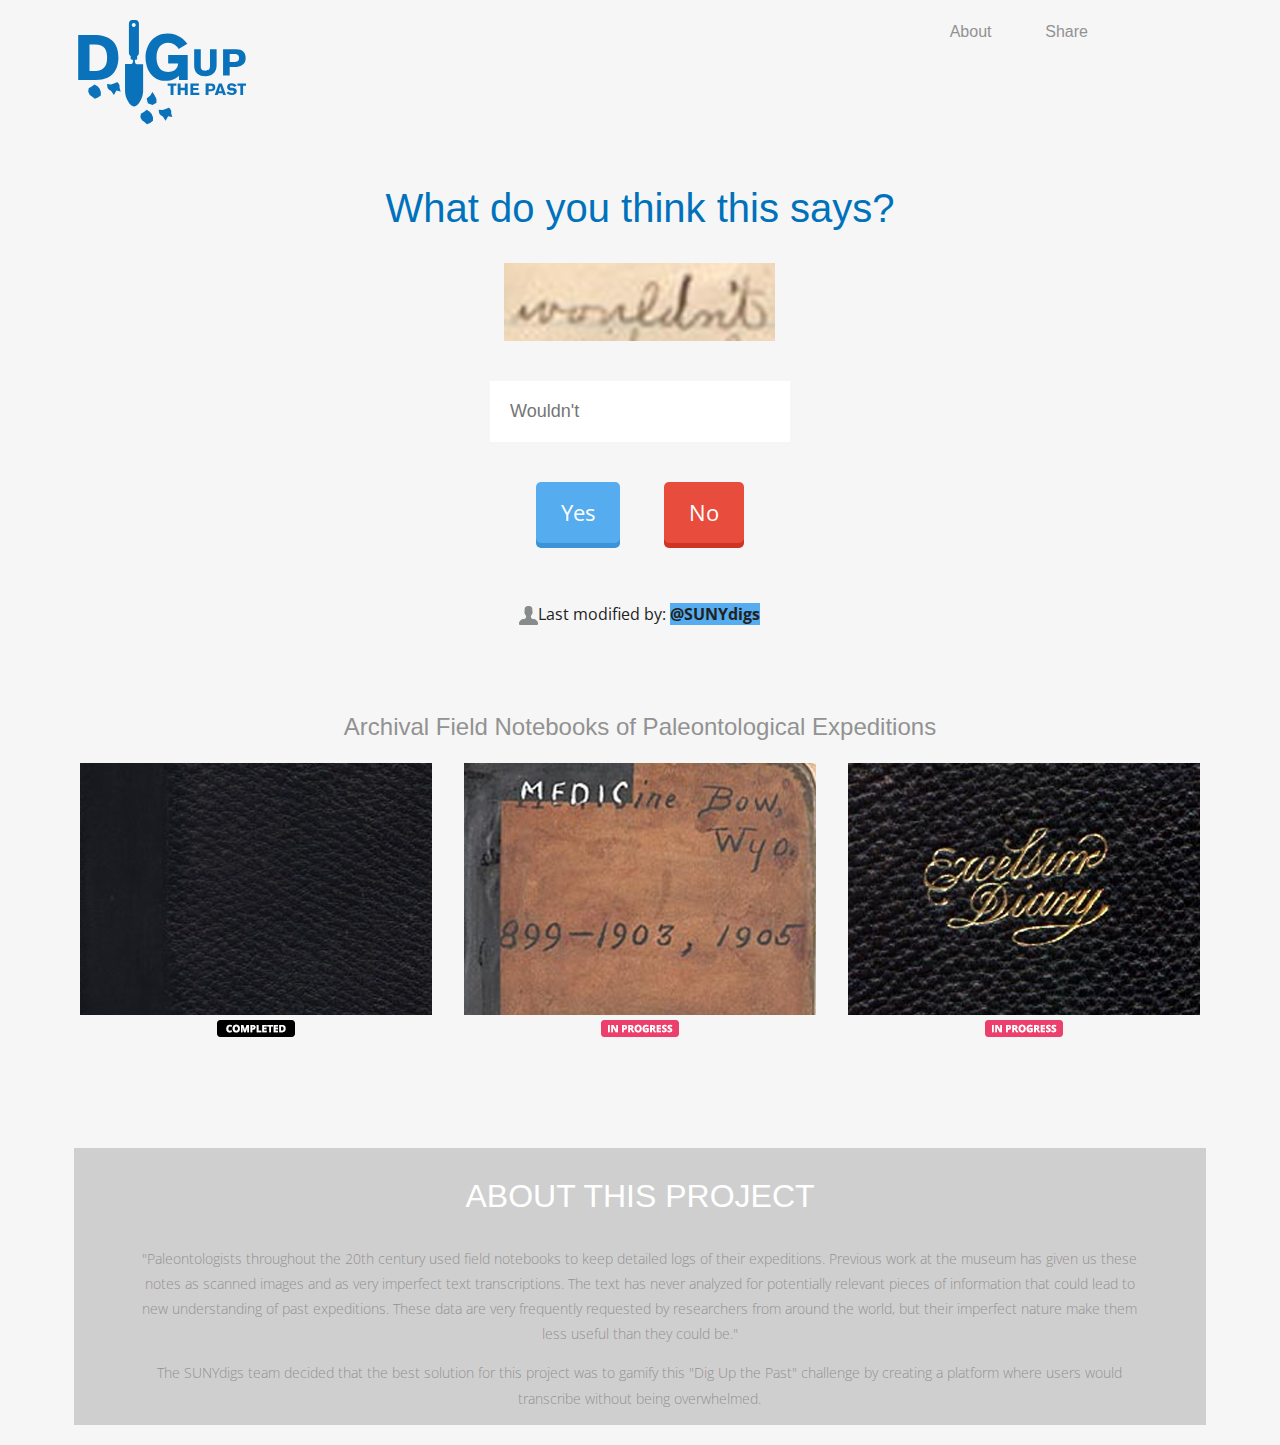
==== UX/index.html @ a0552909 "Version 3 updated" ====
<!doctype html>
<html class="">
<head>
<meta charset="UTF-8">
<meta name="viewport" content="width=device-width, initial-scale=1">
<meta name="description" content="#HackTheDinos">
<meta name="keywords" content="Dig up the past">
<meta name="author" content="SUNYDigs">
<title>Dig up the past | #HackTheDinos</title>
<link href="css/boilerplate.css" rel="stylesheet" type="text/css">
<link href="css/digResponsive.css" rel="stylesheet" type="text/css">
<link href="css/digStyle.css" rel="stylesheet" type="text/css">
<script src="js/respond.min.js"></script>
<script>var __adobewebfontsappname__="dreamweaver"</script>
<script src="http://use.edgefonts.net/montserrat:n4:default;alice:n4:default.js" type="text/javascript"></script>
<script>
$(function() {
  $('input').on('change', function() {
    var input = $(this);
    if (input.val().length) {
      input.addClass('populated');
    } else {
      input.removeClass('populated');
    }
  });
  
  setTimeout(function() {
    $('#fname').trigger('focus');
  }, 500);
});
</script>
</head>
<body class="scrollable">
<!--************************************************************************
Container starts here
****************************************************************************-->
<div class="gridContainer clearfix"> 
  <!--************************************************************************
    HERO Section starts here
    ****************************************************************************-->
  <header class="fluid hero heroHeader"> 
    <a href="#" title="Logo">
    <figure class="fluid logo textStyle">
<img src="images/digs_logo.svg">
</figure>
    </a>
    <nav class="fluid topNav"> 
      <ul class="fluid fluidList topNavUl">
        <li class="fluid topNavLI zeroMargin_desktop zeroMargin_tablet zeroMargin_mobile"><strong><a href="#about" class="linkStyle scrolllink"  title="Nav Link">About</a></strong></li>
        <li class="fluid topNavLI"><strong><a href="#" class="linkStyle" title="Nav Link">Share</a></strong></li>
       
      </ul>
    </nav>
    <h1 class="fluid mainHeading headingStyle">What do you think this says?</h1>
    <div class="fluid parsedImg"><img src="parsed/parsed.jpg" alt=""/>
  <div id="form"> <form>
  <label>
    <input id="fname" type="text" placeholder="Wouldn't">
  </label>
   <div id="buttons"><a href="#" class="btn blue">Yes</a>  <a href="#" class="btn red">No</a></div></form>
    <img src="images/user.png" alt=""/>Last modified by: <span class="babyblue"><strong>@SUNYdigs</strong></span><br/>
   </div>
    
   
    </div>

  </header>
  <!--HERO section ends here--> 
  
  <!--************************************************************************
    Primary Container starts here
    ****************************************************************************-->
  <article class="fluid textContainer"></article>
  <!--Primary content area ends here--> 
  
  <!--************************************************************************
   Past books here
    ****************************************************************************-->
  <article class="fluid gallery">
    <h2 class="fluid showAreaH2 headingStyle2">Archival Field Notebooks of Paleontological Expeditions</h2>
    <figure class="fluid tiles zeroMargin_desktop zeroMargin_tablet"> <img src="images/bK1.jpg" alt="placeholder"/><br/>
      <img src="images/completed_btn.png" alt=""/>
<figcaption class="textStyle"></figcaption>
    </figure>
    <figure class="fluid tiles"> <img src="images/bK2.jpg" alt="placeholder"/><br/>
      <img src="images/inProgress_btn.png" alt=""/>
<figcaption class="textStyle"></figcaption>
    </figure>
    <figure class="fluid tiles  zeroMargin_tablet hide_mobile"> <img src="images/bK3.jpg" alt="placeholder"/><br/>
      <img src="images/inProgress_btn.png" alt=""/>
<figcaption class="textStyle"></figcaption>
    </figure>
 
    
    
  </article>
  <!--Gallery ends here--> 
  
  
  <!--************************************************************************
    Footer starts here
    ****************************************************************************-->
  <article class="fluid textContainer" id="secondaryStyling">
    <section class="fluid secondarySection zeroMargin_desktop zeroMargin_tablet">
      <h2 class="fluid secondaryHeading headingStyle"><a name="about">ABOUT THIS PROJECT</a></h2>
      <p class="contentArea">"Paleontologists throughout the 20th century used field notebooks to keep detailed logs of their expeditions. Previous work at the museum has given us these notes as scanned images and as very imperfect text transcriptions. The text has never analyzed for potentially relevant pieces of information that could lead to new understanding of past expeditions. These data are very frequently requested by researchers from around the world, but their imperfect nature make them less useful than they could be."</p>
      <p class="contentArea">The SUNYdigs team decided that the best solution for this project was to gamify this "Dig Up the Past" challenge by creating a platform where users would transcribe without being overwhelmed.</p>
    </section>
    <section class="fluid secondarySection hide_mobile"> </section>
  </article>
 
  <!--Footer ends here--> 
</div>
<!--Container ends here-->
</body>
</html>
---- UX/css/boilerplate.css ----
/*
/*
 * HTML5 ✰ Boilerplate v3.0.2
 *
 * What follows is the result of much research on cross-browser styling.
 * Credit left inline and big thanks to Nicolas Gallagher, Jonathan Neal,
 * Kroc Camen, and the H5BP dev community and team.
 *
 * Detailed information about this CSS: h5bp.com/css
 * 
 * Dreamweaver modifications:
 * 1. Commented out selection highlight
 * 2. Removed media queries section (we add our own in a separate file)
 *
 * ==|== normalize ==========================================================
 */


/* =============================================================================
   HTML5 display definitions
   ========================================================================== */

article, aside, details, figcaption, figure, footer, header, hgroup, nav, section {
	display: block;
	text-align: center;
}
audio, canvas, video { display: inline-block; *display: inline; *zoom: 1; }
audio:not([controls]) { display: none; }
[hidden] { display: none; }

/* =============================================================================
   Base
   ========================================================================== */

/*
 * 1. Correct text resizing oddly in IE6/7 when body font-size is set using em units
 * 2. Prevent iOS text size adjust on device orientation change, without disabling user zoom: h5bp.com/g
 */

html { font-size: 100%; -webkit-text-size-adjust: 100%; -ms-text-size-adjust: 100%; }

html, button, input, select, textarea { font-family: serif; color: #222; }

body { margin: 0; font-size: 1em; line-height: 1.4; }

/* 
 * Remove text-shadow in selection highlight: h5bp.com/i
 * These selection declarations have to be separate
 * Also: hot pink! (or customize the background color to match your design)
 */


/* =============================================================================
   Links
   ========================================================================== */

a { color: #00e; }
a:visited { color: #551a8b; }
a:hover { color: #06e; }
a:focus { outline: thin dotted; }

/* Improve readability when focused and hovered in all browsers: h5bp.com/h */
a:hover, a:active { outline: 0; }


/* =============================================================================
   Typography
   ========================================================================== */

abbr[title] { border-bottom: 1px dotted; }

b, strong { font-weight: bold; }

blockquote { margin: 1em 40px; }

dfn { font-style: italic; }

hr { display: block; height: 1px; border: 0; border-top: 1px solid #ccc; margin: 1em 0; padding: 0; }

ins { background: #ff9; color: #000; text-decoration: none; }

mark { background: #ff0; color: #000; font-style: italic; font-weight: bold; }

/* Redeclare monospace font family: h5bp.com/j */
pre, code, kbd, samp { font-family: monospace, serif; _font-family: 'courier new', monospace; font-size: 1em; }

/* Improve readability of pre-formatted text in all browsers */
pre { white-space: pre; white-space: pre-wrap; word-wrap: break-word; }

q { quotes: none; }
q:before, q:after { content: ""; content: none; }

small { font-size: 85%; }

/* Position subscript and superscript content without affecting line-height: h5bp.com/k */
sub, sup { font-size: 75%; line-height: 0; position: relative; vertical-align: baseline; }
sup { top: -0.5em; }
sub { bottom: -0.25em; }


/* =============================================================================
   Lists
   ========================================================================== */

ul, ol { margin: 1em 0; padding: 0 0 0 40px; }
dd { margin: 0 0 0 40px; }
nav ul, nav ol { list-style: none; list-style-image: none; margin: 0; padding: 0; }


/* =============================================================================
   Embedded content
   ========================================================================== */

/*
 * 1. Improve image quality when scaled in IE7: h5bp.com/d
 * 2. Remove the gap between images and borders on image containers: h5bp.com/i/440
 */

img { border: 0; -ms-interpolation-mode: bicubic; vertical-align: middle; }

/*
 * Correct overflow not hidden in IE9
 */

svg:not(:root) { overflow: hidden; }


/* =============================================================================
   Figures
   ========================================================================== */

figure { margin: 0; }


/* =============================================================================
   Forms
   ========================================================================== */

form { margin: 0; }
fieldset { border: 0; margin: 0; padding: 0; }

/* Indicate that 'label' will shift focus to the associated form element */
label { cursor: pointer; }

/*
 * 1. Correct color not inheriting in IE6/7/8/9
 * 2. Correct alignment displayed oddly in IE6/7
 */

legend { border: 0; *margin-left: -7px; padding: 0; white-space: normal; }

/*
 * 1. Correct font-size not inheriting in all browsers
 * 2. Remove margins in FF3/4 S5 Chrome
 * 3. Define consistent vertical alignment display in all browsers
 */

button, input, select, textarea { font-size: 100%; margin: 0; vertical-align: baseline; *vertical-align: middle; }

/*
 * 1. Define line-height as normal to match FF3/4 (set using !important in the UA stylesheet)
 */

button, input { line-height: normal; }

/*
 * 1. Display hand cursor for clickable form elements
 * 2. Allow styling of clickable form elements in iOS
 * 3. Correct inner spacing displayed oddly in IE7 (doesn't effect IE6)
 */

button, input[type="button"], input[type="reset"], input[type="submit"] { cursor: pointer; -webkit-appearance: button; *overflow: visible; }

/*
 * Re-set default cursor for disabled elements
 */

button[disabled], input[disabled] { cursor: default; }

/*
 * Consistent box sizing and appearance
 */

input[type="checkbox"], input[type="radio"] { box-sizing: border-box; padding: 0; *width: 13px; *height: 13px; }
input[type="search"] { -webkit-appearance: textfield; -moz-box-sizing: content-box; -webkit-box-sizing: content-box; box-sizing: content-box; }
input[type="search"]::-webkit-search-decoration, input[type="search"]::-webkit-search-cancel-button { -webkit-appearance: none; }

/*
 * Remove inner padding and border in FF3/4: h5bp.com/l
 */

button::-moz-focus-inner, input::-moz-focus-inner { border: 0; padding: 0; }

/*
 * 1. Remove default vertical scrollbar in IE6/7/8/9
 * 2. Allow only vertical resizing
 */

textarea { overflow: auto; vertical-align: top; resize: vertical; }

/* Colors for form validity */
input:valid, textarea:valid {  }
input:invalid, textarea:invalid { background-color: #f0dddd; }


/* =============================================================================
   Tables
   ========================================================================== */
/* 
 * 'border-collapse: collapse;' needs to be overridden in designs having tables with rounded corners and drop shadows.
*/
table { border-collapse: collapse; border-spacing: 0; }
td { vertical-align: top; }

/* =============================================================================
   Chrome Frame Prompt
   ========================================================================== */

.chromeframe { margin: 0.2em 0; background: #ccc; color: black; padding: 0.2em 0; }


/* ==|== primary styles =====================================================
   Author:
   ========================================================================== */
















/* ==|== non-semantic helper classes ========================================
   Please define your styles before this section.
   ========================================================================== */

/* For image replacement */
.ir { display: block; border: 0; text-indent: -999em; overflow: hidden; background-color: transparent; background-repeat: no-repeat; text-align: left; direction: ltr; *line-height: 0; }
.ir br { display: none; }

/* Hide from both screenreaders and browsers: h5bp.com/u */
.hidden { display: none !important; visibility: hidden; }

/* Hide only visually, but have it available for screenreaders: h5bp.com/v */
.visuallyhidden { border: 0; clip: rect(0 0 0 0); height: 1px; margin: -1px; overflow: hidden; padding: 0; position: absolute; width: 1px; }

/* Extends the .visuallyhidden class to allow the element to be focusable when navigated to via the keyboard: h5bp.com/p */
.visuallyhidden.focusable:active, .visuallyhidden.focusable:focus { clip: auto; height: auto; margin: 0; overflow: visible; position: static; width: auto; }

/* Hide visually and from screenreaders, but maintain layout */
.invisible { visibility: hidden; }

/* Contain floats: h5bp.com/q */
.clearfix:before, .clearfix:after { content: ""; display: table; }
.clearfix:after { clear: both; }
.clearfix { *zoom: 1; }


/* ==|== print styles =======================================================
   Print styles.
   Inlined to avoid required HTTP connection: h5bp.com/r
   ========================================================================== */

@media print {
  * { background: transparent !important; color: black !important; box-shadow:none !important; text-shadow: none !important; filter:none !important; -ms-filter: none !important; } /* Black prints faster: h5bp.com/s */
  a, a:visited { text-decoration: underline; }
  a[href]:after { content: " (" attr(href) ")"; }
  abbr[title]:after { content: " (" attr(title) ")"; }
  .ir a:after, a[href^="javascript:"]:after, a[href^="#"]:after { content: ""; }  /* Don't show links for images, or javascript/internal links */
  pre, blockquote { border: 1px solid #999; page-break-inside: avoid; }
  thead { display: table-header-group; } /* h5bp.com/t */
  tr, img { page-break-inside: avoid; }
  img { max-width: 100% !important; }
  @page { margin: 0.5cm; }
  p, h2, h3 { orphans: 3; widows: 3; }
  h2, h3 { page-break-after: avoid; }
}
---- UX/css/digResponsive.css ----
@charset "utf-8";
/* Simple fluid media
   Note: Fluid media requires that you remove the media's height and width attributes from the HTML
   http://www.alistapart.com/articles/fluid-images/ 
*/
img, object, embed, video {
	max-width: 100%;
}
/* IE 6 does not support max-width so default to width 100% */
.ie6 img {
	width: 100%;
}
/*
	Dreamweaver Fluid Grid Properties
	----------------------------------
	dw-num-cols-mobile:		12;
	dw-num-cols-tablet:		12;
	dw-num-cols-desktop:	12;
	dw-gutter-percentage:	25;
	
	Inspiration from "Responsive Web Design" by Ethan Marcotte 
	http://www.alistapart.com/articles/responsive-web-design
	
	and Golden Grid System by Joni Korpi
	http://goldengridsystem.com/
*/

/* Fluid Styles */
.fluid {
	clear: both;
	margin-left: 0;
	width: 100%;
	float: left;
	display: block;
}
.fluidList {
	list-style: none;
	list-style-image: none;
	margin: 0;
	padding: 0;
}
/* Mobile Layout: 480px and below. */
  
.gridContainer {
	margin-left: auto;
	margin-right: auto;
	width: 86.45%;
	padding-left: 2.275%;
	padding-right: 2.275%;
	clear: none;
	float: none;
}

/* Header & HERO styles*/
/*mobile*/
.heroHeader {
	height: 700px;
	
}
.logo {
	width: 90%;
}
/* Navigation Bar styles */
.topNav {
	width: 100%;
	margin-left: 0;
	clear: both;
}
.topNavUl {
	position: static;
	width: 100%;
	margin-left: 0;
}
.topNavLI {
	width: 32.2033%;
	margin-left: 3%;
	clear: none;
	height: auto;
	position: static;
}

/* Main heading styles*/

.mainHeading {
}
.mainTagline {
}

/* Text & Content areas styles */
.textContainer {
    padding-top:20px;
}
.secondarySection {
	width: 100%;
	margin-left: 0;
	clear: both;
}
.secondaryHeading {
	width: 100%;
	margin-left: 0;
	clear: both;
}

/*.contentArea{
    width: 80%;
    margin-left: 10%;
    margin-top: 0;
    margin-bottom: 5%;
}*/

.tiles {
	width: 83.0508%;
	margin-left: 8.4745%;
	clear: both;
	display: block;
    padding-bottom: 10px;
}
.tiles:hover {
	opacity: 0.6;
    cursor: pointer;
}
/* Footer styles*/
.footer {
}
.footerSection {
	width: 100%;
	margin-left: 0;
	clear: both;
}
.footerTitle {
	text-align: center;
	width: 100%;
	margin-left: 0;
    margin-top:10px;
	clear: both;
}

.gallery {
}
.showAreaH2 {
}
.zeroMargin_mobile {
margin-left: 0;
}
.hide_mobile {
display: none;
}

/* Tablet Layout: 481px to 768px. Inherits styles from: Mobile Layout. */

@media only screen and (min-width: 481px) {
.gridContainer {
	width: 90.675%;
	padding-left: 1.1625%;
	padding-right: 1.1625%;
	clear: none;
	float: none;
	margin-left: auto;
}
/* Header & HERO styles*/
/*Tablet*/
.heroHeader {
	height: 500px;
	
}
.logo {
	width: 15.2542%;
}
/* Navigation styles*/
.topNav {
	clear: none;
	width: 49.1525%;
    margin-left: 35.5932%;
}
.topNavUl {
	position: static;
	width: 100%;
	margin-left: 0;
}
.topNavLI {
	clear: none;
	width: 31.0344%;
	height: auto;
	position: static;
	margin-left: 3.4482%;
}

/* Main heading styles*/
.mainHeading {
}
.mainTagline {
}

/* Text & content area styles*/
.textContainer {
    padding-top: 40px;
}
.tiles {
	clear: none;
	width: 49.1525%;
	margin-left: 1.6949%;
	display: block;
    padding-bottom: 10px;
}
.secondarySection {
	clear: none;
	width: 100%;
	margin-left: 1.6949%;
	display: block;
}
.secondaryHeading {
	width: 91.5254%;
	margin-left: 1.6949%;
	clear: none;
}
/* Footer styles*/
.footer {
}
.footerSection {
	clear: none;
	width: 100%;
	margin-left: 1.6949%;
	display: block;
}
.footerTitle {
     margin-top: 20%;
     width: 32.2033%;
     margin-left: 1.6949%;
     clear: none;
}
.gallery {
}
.showAreaH2 {
}
.hide_tablet {
display: none;
}
.zeroMargin_tablet {
margin-left: 0;
}
}

/* Desktop Layout: 769px to a max of 1232px.  Inherits styles from: Mobile Layout and Tablet Layout. */

@media only screen and (min-width: 769px) {
.gridContainer {
	width: 88.5%;
	max-width: 1232px;
	padding-left: 0.75%;
	padding-right: 0.75%;
	margin: auto;
	clear: none;
	float: none;
	margin-left: auto;
}
/* Header & HERO styles*/
.heroHeader {
	height: 500px;
	
}
.logo {
	width: 15.2542%;
}
/* Navigation styles*/
.topNav {
	width: 23.7288%;
	clear: none;
	margin-left: 60.5423%;
}
.topNavUl {
	width: 100%;
	margin-left: 0;
	position: static;
}
.topNavLI {
	width: 28.5714%;
	margin-left: 7.1428%;
	clear: none;
	height: auto;
	position: static;
}
/* Main heading styles*/

.mainHeading {
}
.mainTagline {
}

/* Text & content area styles*/
.textContainer {
    padding-top:60px;
    padding-bottom:30px;
}
.secondarySection {
	width: 100%;
	clear: none;
	margin-left: 1.6949%;
	display: block;
}
.secondaryHeading {
	margin-left: 0;
	width: 100%;
	clear: both;
}

/* Gallery styles*/
.tiles {
	width: 32.2033%;
	clear: none;
	margin-left: 1.6949%;
	display: block;
    padding-bottom: 60px;
}
/* Footer styles*/
.footer {
}
.footerSection {
	width: 100%;
	clear: none;
	margin-left: 1.6949%;
	display: block;
}
.footerTitle {
	margin-left: 1.6949%;
	width: 100%;
    margin-top: 5%;
	clear: none;
}
.gallery {
}
.showAreaH2 {
}
.zeroMargin_desktop {
margin-left: 0;
}
.hide_desktop {
display: none;
}
}
---- UX/css/digStyle.css ----
@charset "utf-8";
@import url(http://fonts.googleapis.com/css?family=Open+Sans);
/* General styles*/
/*Define your own styles in this stylesheet*/
body{
	font-family: 'Open Sans', 'sans-serif';
	background-color: rgba(246,246,246,1.00);
}
h1, h2, h3, h4, h5, h6{
	font-family: 'montserrat' , sans-serif;
	color: rgba(146,146,146,1.00);
	font-style: normal;
	font-weight: 400;
}
p{
	font-size: 14px;
	font-family: 'alice', sans-serif;
	font-style: normal;
	font-weight: 100;
	color: rgba(146,146,146,1.00);
	line-height: 1.8;
}
.link {
  text-decoration: none;
  color: #55acee;
  border-bottom: 2px dotted #55acee;
  transition: .3s;
  -webkit-transition: .3s;
  -moz-transition: .3s;
  -o-transition: .3s;
  cursor: url(http://cur.cursors-4u.net/symbols/sym-1/sym46.cur), auto;
}
.link:hover {
  color: #2ecc71;
  border-bottom: 2px dotted #2ecc71;
}
.user{
	
}
#buttons {
	color: #FFFFFF;
	text-align: center;
	-webkit-border-radius: 5px;
	-moz-border-radius: 5px;
	border-radius: 5px;
	
	transition: all 150ms;
	-webkit-transition: all 150ms;
	-moz-transition: all 150ms;
	
	-webkit-appearance: none;
	outline: none;
}
.btn {
  border-radius: 5px;
  padding: 15px 25px;
  font-size: 22px;
  text-decoration: none;
  margin: 20px;
  color: #fff;
  position: relative;
  display: inline-block;
 
}

.btn:active {
  transform: translate(0px, 5px);
  -webkit-transform: translate(0px, 5px);
  box-shadow: 0px 1px 0px 0px;
}
.babyblue{
	background-color: #55acee;
}
.blue {
  background-color: #55acee;
  box-shadow: 0px 5px 0px 0px #3C93D5;
}

.blue:hover {
  background-color: #6FC6FF;
}
.blue:visited {
	color: rgba(255,255,255,1.00);
}
.red {
  background-color: #e74c3c;
  box-shadow: 0px 5px 0px 0px #CE3323;
}

.red:hover {
  background-color: #FF6656;
}
.red:visited {
	color: rgba(255,255,255,1.00);
}

/* Link styles*/
a {
	color: rgba(255,255,255,1.00);
}
a:visited {
	color: rgba(146,146,146,1.00);
}
a:hover {
	color: rgba(255,255,255,1.00);
}
.linkStyle {
	color: rgba(146,146,146,1.00);
	font-family: 'montserrat', sans-serif;
	font-style: normal;
	font-weight: 100;
	text-decoration: none;	
}
/* Header & HERO styles*/
.logo {
	text-align: center;
    padding-top:20px;
    padding-bottom: 20px;
    padding-top: 20px;
}
.heroHeader {
	
	
}
/* Navigation styles*/
.topNavUl {
	position: static;
    padding-top:20px;
    padding-bottom: 20px;
}
.topNavLI {
	text-align: center;
}
/* Typography styles*/
.textStyle {
	font-family: 'montserrat', sans-serif;
	font-style: normal;
	font-weight: 400;
	color: rgba(146,146,146,1.00);
}
.headingStyle {
	/* [disabled]font-family: 'montserrat', sans-serif; */
	/* [disabled]font-style: normal; */
	/* [disabled]font-weight: 400; */
	color: #0072BC;
	font-size: 32px;
}
.mainHeading {
	color: #0072BC;
	text-align: center;
	margin-top: 3%;
	font-size: 40px;
}
.mainTagline {
	text-align: center;
	color: rgba(166,165,165,1.00);
	font-size: 16px;
	margin-top: -1%;
}
.parsedImg {
	padding-bottom:50px;
}
.sectionText {
	text-align: center;
}
#sectionOne {
	text-align: justify;
}
#sectionTwo {
	text-align: justify;
}

/* Gallery styles */
.gallery{
    padding-top:100px;
    padding-bottom:30px;
}
.paraContent{
	font-size: 14px;
	font-family: alice, sans-serif;
	font-style: normal;
	font-weight: 400;
	color: rgba(146,146,146,1.00);
	line-height: 1.8;
	margin-left: 5%;
	margin-right: 5%;
}
.contentArea{
	
	font-size: 14px;
	font-family: 'Open Sans', sans-serif;
	font-style: normal;
	font-weight: 100;
	color: rgba(146,146,146,1.00);
	line-height: 1.8;
	text-align: center;
	margin-left: 5%;
	margin-right: 5%;
}
.showAreaH2 {
	
}
#secondaryStyling {
	padding-top: 20px;
    padding-bottom: 20px;
}
.secondarySection {
	background-color: rgba(208,207,207,1.00);
}
.secondaryHeading {
	color: rgba(255,255,255,1.00);
	text-align: center;
}
/*Footer styles*/
.footerTitle {
    text-align: center;
    font-size: 22px;
	width:100%;
}
.footerTextContainer {
	text-align: justify;
	margin-bottom: 100%;
}
form {
	display: table;
	margin: 40px auto;
	
}
  
label {
    position: relative;
    display: block;
}
    
input {
      font: 18px Helvetica, Arial, sans-serif;
      box-sizing: border-box;
      display: block;
      border: none;
      padding: 20px;
      width: 300px;
      margin-bottom: 20px;
      font-size: 18px;
      outline: none;
      transition: all 0.2s ease-in-out;
}

/* #Page Slide
================================================== */
#pageslide {
    /* These styles MUST be included. Do not change. */
    display: none;
    position: fixed;
    top: 0;
    height: 100%;
    z-index: 3;
	width: 100%;
    background-color: #fff;
	overflow-y: auto;
	overflow-x: none;
	-webkit-overflow-scrolling: touch;
}

/* Close Bar */
#pageslide .closebar {
	width: 100%;
	height: 105px;
	text-align: center;
	background: #f8f8f8;
	z-index: 4;
	top: 0;
}

#pageslide .closebar .closepage {
	border: 1px solid #202732;
	width: 61px;
	height: 61px;
	display: block;
	position: absolute;
	left: 50%;
	margin-left: -39px;
	top: 21px;
	cursor: pointer;
	
	transition: all 300ms;
	-webkit-transition: all 300ms;
	-moz-transition: all 300ms;
	
	border-radius: 50%;
	-webkit-border-radius: 50%;
	-moz-border-radius: 50%;
}

#pageslide .closebar .closepage span.closebtn {
	cursor:pointer;
}

#pageslide .closebar .closepage span.closebtn:after, 
#pageslide .closebar .closepage span.closebtn:before {
    content: "";
    height: 20px;
    width: 20px;
    border-top: 1px solid #202732;
    position: absolute;
	top: 26px;
	right: 12px;
	
	transition: all 300ms;
	-webkit-transition: all 300ms;
	-moz-transition: all 300ms;
	
	-webkit-transform: rotate(-45deg);
	-moz-transform: rotate(-45deg);
	-ms-transform: rotate(-45deg);
	-o-transform: rotate(-45deg);
	transform: rotate(-45deg);
}

#pageslide .closebar .closepage span.closebtn:before {
	right: 26px;
	-webkit-transform: rotate(45deg);
	-moz-transform: rotate(45deg);
	-ms-transform: rotate(45deg);
	-o-transform: rotate(45deg);
	transform: rotate(45deg);
}

#pageslide .closebar .closepage:hover {
	border: 1px solid #4eb3f4;
}

#pageslide .closebar .closepage:hover span.closebtn:after, 
#pageslide .closebar .closepage:hover span.closebtn:before {
	border-top: 1px solid #4eb3f4;
}

/* Scroll to top button */
#pageslide .scrolltop {
	width: 100%;
	height: 240px;
	background: #f8f8f8;
	position: relative;
	margin-top: 40px;
	display: block;
	overflow: hidden;
}

#pageslide .scrolltop .go-to-top {
	margin: 90px auto;
	border: 1px solid #202732;
	width: 61px;
	height: 61px;
	display: block;
	position: relative;
	cursor: pointer;
	
	transition: all 300ms;
	-webkit-transition: all 300ms;
	-moz-transition: all 300ms;
	
	border-radius: 50%;
	-webkit-border-radius: 50%;
	-moz-border-radius: 50%;
}

#pageslide .scrolltop .go-to-top i {
	position: absolute;
	color: #202732;
	font-size: 29px;
	top: 50%;
	left: 50%;
	margin-top: -17px;
	margin-left: -9px;
	
	transition: all 200ms;
	-webkit-transition: all 200ms;
	-moz-transition: all 200ms;
}

#pageslide .scrolltop .go-to-top:hover {
	border: 1px solid #4eb3f4;
}

#pageslide .scrolltop .go-to-top:hover i {
	color: #4eb3f4;
}

/* Main Content */
#pageslide .project_info {
	margin-bottom: 15px;
	margin-top: 80px;
}

#pageslide .project_info h1 {
	font-size: 35px;
	font-family: 'Open Sans';
	font-weight: 300;
	color: #2e3641;
	text-align: center;
	margin: 0;
}

#pageslide .project_info h3 {
	font-size: 15px;
	margin-top: 15px;
	text-align: center;
	color: #898989;
	font-style: italic;
}

#pageslide .project_info hr {
	width: 200px;
	height: 2px;
	border: none;
	display: block;
	margin: 40px auto;
	background: #dbdbdb;
}

#pageslide .project_info article p {
	font-size: 14px;

	color: #656e7c;
	line-height: 24px;
}

#pageslide .videoWrapper {
	margin-bottom: 20px;
}
      
/*      &::placeholder {
        transition: all 0.2s ease-in-out;
        color: #999;
        font: 18px Helvetica, Arial, sans-serif;
      }
      
      &:focus, &.populated {
        padding-top: 28px;
        padding-bottom: 12px;
        
        &::placeholder {
          color: transparent;
        }
        
        & + span {
          opacity: 1;
          top: 10px;
        }

    
    span {
      color: #35dc9b;
      font: 13px Helvetica, Arial, sans-serif;
      position: absolute;
      top: 0px;
      left: 20px;
      opacity: 0;
      transition: all 0.2s ease-in-out;
    }

  input[type="submit"] {
    transition: all 0.2s ease-in-out;
    font: 18px Helvetica, Arial, sans-serif;
    border: none;
    background: #1aaf75;
    color: #fff;
    padding: 16px 40px;
    
    &:hover {
      background: #109f67;
    }
*/
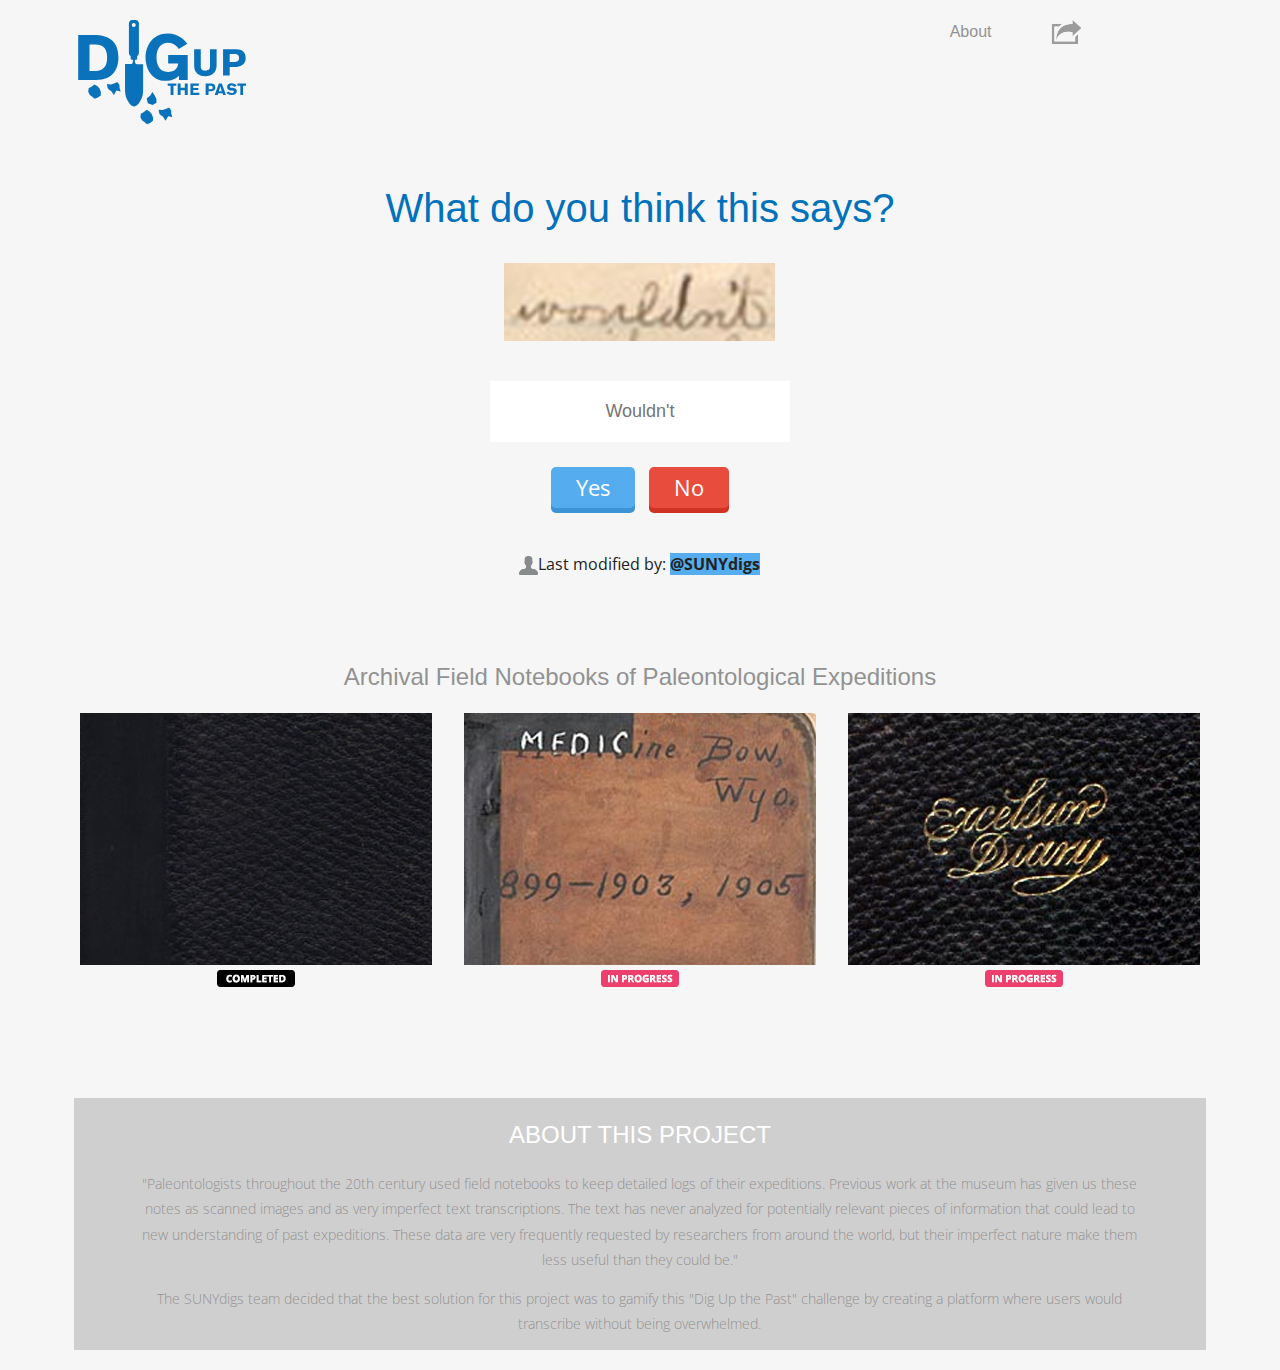
==== commit 46989e03: "Updated Version 4" ====
--- a/UX/index.html
+++ b/UX/index.html
@@ -47,7 +47,7 @@
     <nav class="fluid topNav"> 
       <ul class="fluid fluidList topNavUl">
         <li class="fluid topNavLI zeroMargin_desktop zeroMargin_tablet zeroMargin_mobile"><strong><a href="#about" class="linkStyle scrolllink"  title="Nav Link">About</a></strong></li>
-        <li class="fluid topNavLI"><strong><a href="#" class="linkStyle" title="Nav Link">Share</a></strong></li>
+        <li class="fluid topNavLI"><strong><a href="#" class="linkStyle" title="Nav Link"><img src="images/share.png" alt=""/></a></strong></li>
        
       </ul>
     </nav>
--- a/UX/css/digResponsive.css
+++ b/UX/css/digResponsive.css
@@ -54,9 +54,10 @@
 /* Header & HERO styles*/
 /*mobile*/
 .heroHeader {
-	height: 700px;
-	
-}
+	height: 600px;
+	
+}
+
 .logo {
 	width: 90%;
 }
@@ -82,13 +83,14 @@
 /* Main heading styles*/
 
 .mainHeading {
+	font-size:22px;
 }
 .mainTagline {
 }
 
 /* Text & Content areas styles */
 .textContainer {
-    padding-top:20px;
+    padding-top:18px;
 }
 .secondarySection {
 	width: 100%;
@@ -160,9 +162,10 @@
 /* Header & HERO styles*/
 /*Tablet*/
 .heroHeader {
-	height: 500px;
-	
-}
+	height: 400px;
+	
+}
+
 .logo {
 	width: 15.2542%;
 }
@@ -187,6 +190,7 @@
 
 /* Main heading styles*/
 .mainHeading {
+	font-size:30px;
 }
 .mainTagline {
 }
@@ -255,9 +259,10 @@
 }
 /* Header & HERO styles*/
 .heroHeader {
-	height: 500px;
-	
-}
+	height: 450px;
+	
+}
+
 .logo {
 	width: 15.2542%;
 }
@@ -282,6 +287,7 @@
 /* Main heading styles*/
 
 .mainHeading {
+	font-size:40px;
 }
 .mainTagline {
 }
--- a/UX/css/digStyle.css
+++ b/UX/css/digStyle.css
@@ -53,10 +53,10 @@
 }
 .btn {
   border-radius: 5px;
-  padding: 15px 25px;
+  padding: 5px 25px;
   font-size: 22px;
   text-decoration: none;
-  margin: 20px;
+  margin: 5px;
   color: #fff;
   position: relative;
   display: inline-block;
@@ -143,13 +143,13 @@
 	/* [disabled]font-style: normal; */
 	/* [disabled]font-weight: 400; */
 	color: #0072BC;
-	font-size: 32px;
+	/*font-size: 32px;*/
 }
 .mainHeading {
 	color: #0072BC;
 	text-align: center;
 	margin-top: 3%;
-	font-size: 40px;
+	/*font-size: 40px;*/
 }
 .mainTagline {
 	text-align: center;
@@ -426,6 +426,9 @@
 
 #pageslide .videoWrapper {
 	margin-bottom: 20px;
+}
+#fname {
+	text-align:center;
 }
       
 /*      &::placeholder {
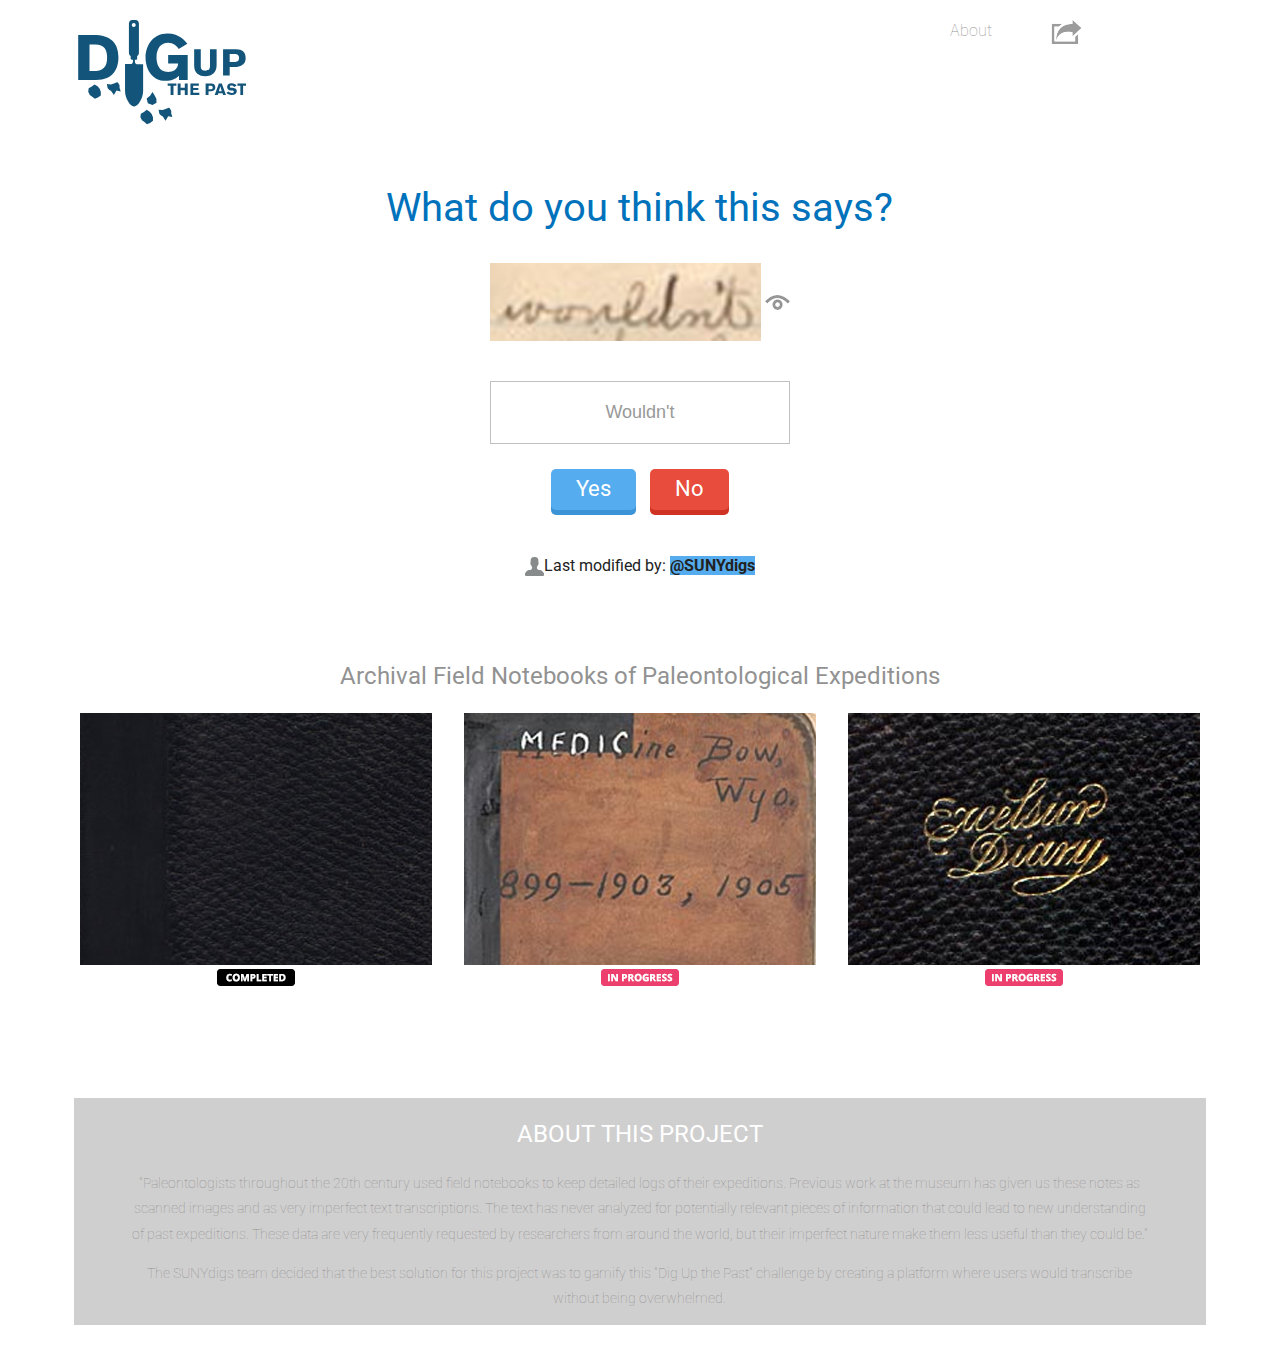
==== commit 59974fec: "Updated" ====
--- a/UX/index.html
+++ b/UX/index.html
@@ -12,7 +12,7 @@
 <link href="css/digStyle.css" rel="stylesheet" type="text/css">
 <script src="js/respond.min.js"></script>
 <script>var __adobewebfontsappname__="dreamweaver"</script>
-<script src="http://use.edgefonts.net/montserrat:n4:default;alice:n4:default.js" type="text/javascript"></script>
+<script src="http://use.edgefonts.net/Roboto:n4:default;Roboto:n4:default.js" type="text/javascript"></script>
 <script>
 $(function() {
   $('input').on('change', function() {
@@ -23,7 +23,7 @@
       input.removeClass('populated');
     }
   });
-  
+
   setTimeout(function() {
     $('#fname').trigger('focus');
   }, 500);
@@ -52,14 +52,15 @@
       </ul>
     </nav>
     <h1 class="fluid mainHeading headingStyle">What do you think this says?</h1>
-    <div class="fluid parsedImg"><img src="parsed/parsed.jpg" alt=""/>
-  <div id="form"> <form>
+    <div class="fluid parsedImg"><img src="parsed/parsed.jpg" alt=""/> <img src="images/see.png" alt=""/>
+<div id="form"> <form>
   <label>
     <input id="fname" type="text" placeholder="Wouldn't">
+      <span>Enter corrected word</span>
   </label>
    <div id="buttons"><a href="#" class="btn blue">Yes</a>  <a href="#" class="btn red">No</a></div></form>
     <img src="images/user.png" alt=""/>Last modified by: <span class="babyblue"><strong>@SUNYdigs</strong></span><br/>
-   </div>
+ </div>
     
    
     </div>
--- a/UX/css/digStyle.css
+++ b/UX/css/digStyle.css
@@ -1,20 +1,20 @@
 @charset "utf-8";
-@import url(http://fonts.googleapis.com/css?family=Open+Sans);
+@import url(http://fonts.googleapis.com/css?family=Roboto);
 /* General styles*/
 /*Define your own styles in this stylesheet*/
 body{
-	font-family: 'Open Sans', 'sans-serif';
-	background-color: rgba(246,246,246,1.00);
+	font-family: 'Roboto', 'sans-serif';
+	background-color: rgba(255,255,255,1.00);
 }
 h1, h2, h3, h4, h5, h6{
-	font-family: 'montserrat' , sans-serif;
+	font-family: 'Roboto' , sans-serif;
 	color: rgba(146,146,146,1.00);
 	font-style: normal;
 	font-weight: 400;
 }
 p{
 	font-size: 14px;
-	font-family: 'alice', sans-serif;
+	font-family: 'Roboto', sans-serif;
 	font-style: normal;
 	font-weight: 100;
 	color: rgba(146,146,146,1.00);
@@ -106,7 +106,7 @@
 }
 .linkStyle {
 	color: rgba(146,146,146,1.00);
-	font-family: 'montserrat', sans-serif;
+	font-family: 'Roboto', sans-serif;
 	font-style: normal;
 	font-weight: 100;
 	text-decoration: none;	
@@ -133,13 +133,13 @@
 }
 /* Typography styles*/
 .textStyle {
-	font-family: 'montserrat', sans-serif;
+	font-family: 'Roboto', sans-serif;
 	font-style: normal;
 	font-weight: 400;
 	color: rgba(146,146,146,1.00);
 }
 .headingStyle {
-	/* [disabled]font-family: 'montserrat', sans-serif; */
+	/* [disabled]font-family: 'Roboto', sans-serif; */
 	/* [disabled]font-style: normal; */
 	/* [disabled]font-weight: 400; */
 	color: #0072BC;
@@ -177,7 +177,7 @@
 }
 .paraContent{
 	font-size: 14px;
-	font-family: alice, sans-serif;
+	font-family: Roboto, sans-serif;
 	font-style: normal;
 	font-weight: 400;
 	color: rgba(146,146,146,1.00);
@@ -188,7 +188,7 @@
 .contentArea{
 	
 	font-size: 14px;
-	font-family: 'Open Sans', sans-serif;
+	font-family: 'Roboto', sans-serif;
 	font-style: normal;
 	font-weight: 100;
 	color: rgba(146,146,146,1.00);
@@ -393,7 +393,7 @@
 
 #pageslide .project_info h1 {
 	font-size: 35px;
-	font-family: 'Open Sans';
+	font-family: 'Roboto';
 	font-weight: 300;
 	color: #2e3641;
 	text-align: center;
@@ -428,48 +428,94 @@
 	margin-bottom: 20px;
 }
 #fname {
-	text-align:center;
+	text-align: center;
+	border: thin solid #C0C0C0;
+	
 }
       
-/*      &::placeholder {
-        transition: all 0.2s ease-in-out;
-        color: #999;
-        font: 18px Helvetica, Arial, sans-serif;
-      }
-      
-      &:focus, &.populated {
-        padding-top: 28px;
-        padding-bottom: 12px;
-        
-        &::placeholder {
-          color: transparent;
-        }
-        
-        & + span {
-          opacity: 1;
-          top: 10px;
-        }
-
-    
-    span {
-      color: #35dc9b;
-      font: 13px Helvetica, Arial, sans-serif;
-      position: absolute;
-      top: 0px;
-      left: 20px;
-      opacity: 0;
-      transition: all 0.2s ease-in-out;
-    }
-
-  input[type="submit"] {
-    transition: all 0.2s ease-in-out;
-    font: 18px Helvetica, Arial, sans-serif;
-    border: none;
-    background: #1aaf75;
-    color: #fff;
-    padding: 16px 40px;
-    
-    &:hover {
-      background: #109f67;
-    }
-*/+/* Form */
+form {
+  display: table;
+  margin: 40px auto;
+}
+form label {
+  position: relative;
+  display: block;
+}
+form label input {
+  font: 18px Helvetica, Arial, sans-serif;
+  box-sizing: border-box;
+  display: block;
+  border: none;
+  padding: 20px;
+  width: 300px;
+  margin-bottom: 20px;
+  font-size: 18px;
+  outline: none;
+  -webkit-transition: all 0.2s ease-in-out;
+          transition: all 0.2s ease-in-out;
+}
+form label input::-webkit-input-placeholder {
+  -webkit-transition: all 0.2s ease-in-out;
+          transition: all 0.2s ease-in-out;
+  color: #999;
+  font: 18px Helvetica, Arial, sans-serif;
+}
+form label input::-moz-placeholder {
+  transition: all 0.2s ease-in-out;
+  color: #999;
+  font: 18px Helvetica, Arial, sans-serif;
+}
+form label input:-ms-input-placeholder {
+  transition: all 0.2s ease-in-out;
+  color: #999;
+  font: 18px Helvetica, Arial, sans-serif;
+}
+form label input::placeholder {
+  -webkit-transition: all 0.2s ease-in-out;
+          transition: all 0.2s ease-in-out;
+  color: #999;
+  font: 18px Helvetica, Arial, sans-serif;
+}
+form label input:focus, form label input.populated {
+  padding-top: 28px;
+  padding-bottom: 12px;
+}
+form label input:focus::-webkit-input-placeholder, form label input.populated::-webkit-input-placeholder {
+  color: transparent;
+}
+form label input:focus::-moz-placeholder, form label input.populated::-moz-placeholder {
+  color: transparent;
+}
+form label input:focus:-ms-input-placeholder, form label input.populated:-ms-input-placeholder {
+  color: transparent;
+}
+form label input:focus::placeholder, form label input.populated::placeholder {
+  color: transparent;
+}
+form label input:focus + span, form label input.populated + span {
+  opacity: 1;
+  top: 10px;
+}
+form label span {
+	color: #EC3333;
+	font: 13px Helvetica, Arial, sans-serif;
+	position: absolute;
+	top: 0px;
+	left: 20px;
+	opacity: 0;
+	-webkit-transition: all 0.2s ease-in-out;
+	transition: all 0.2s ease-in-out;
+}
+form input[type="submit"] {
+  -webkit-transition: all 0.2s ease-in-out;
+          transition: all 0.2s ease-in-out;
+  font: 18px Helvetica, Arial, sans-serif;
+  border: none;
+  background: #1aaf75;
+  color: #fff;
+  padding: 16px 40px;
+}
+form input[type="submit"]:hover {
+	background: #74d5df;
+}
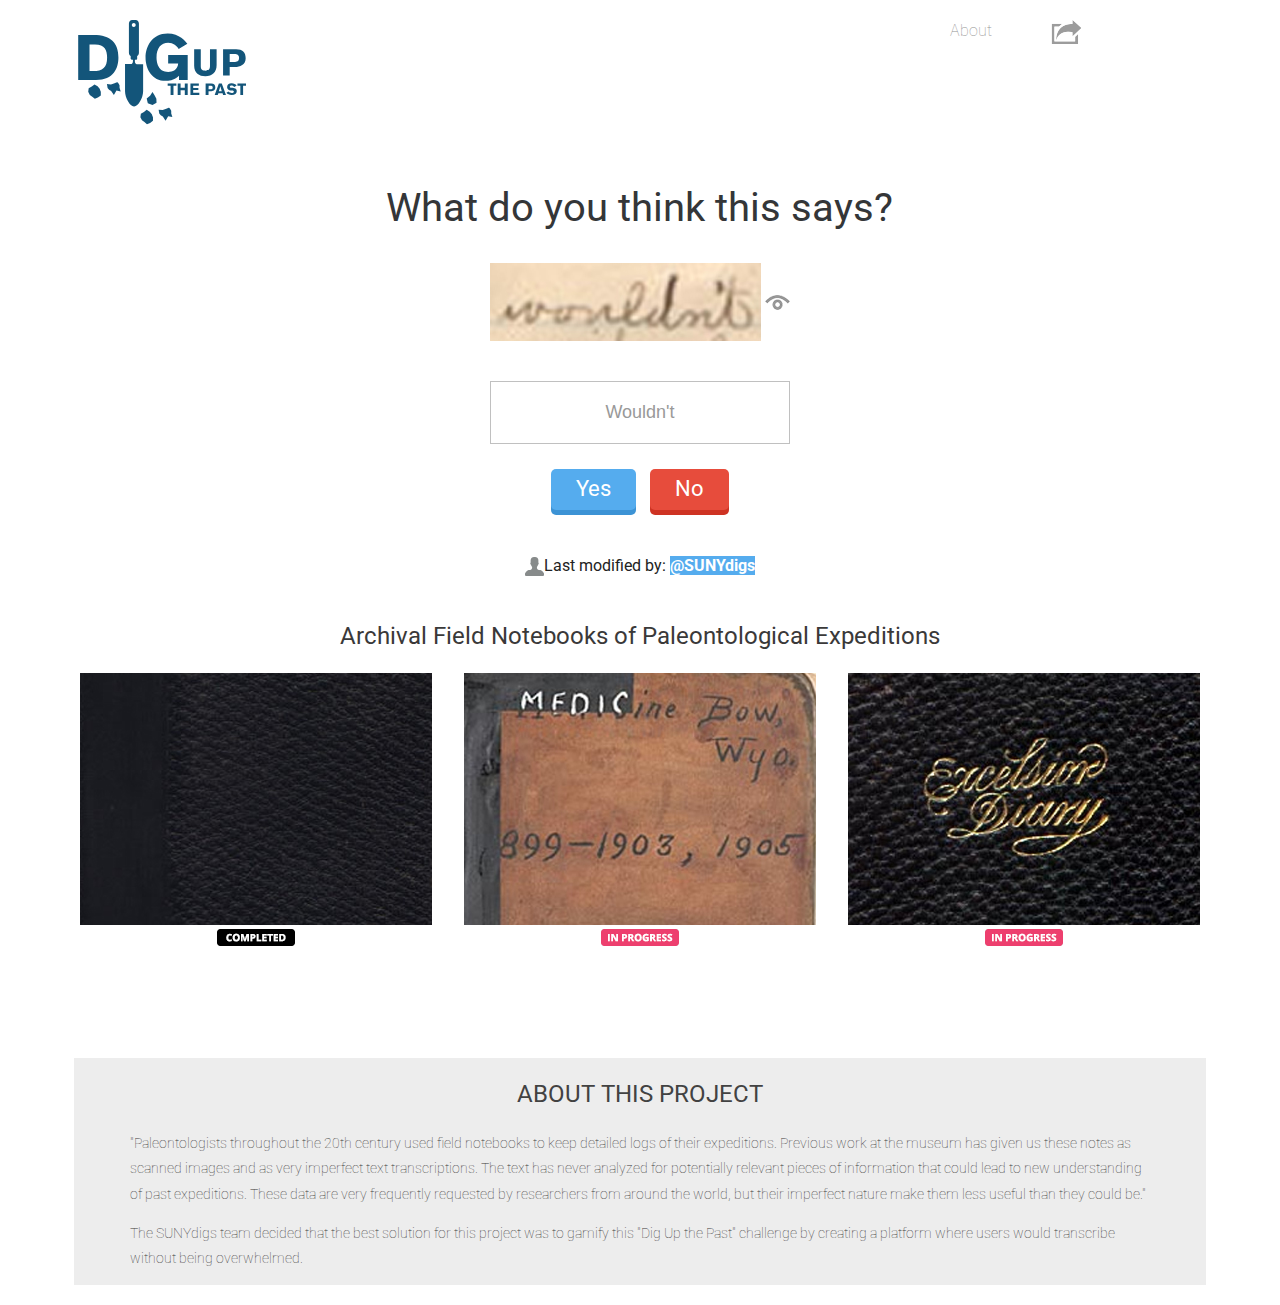
==== commit 84b4fc2b: "Updating Styles" ====
--- a/UX/index.html
+++ b/UX/index.html
@@ -62,16 +62,11 @@
     <img src="images/user.png" alt=""/>Last modified by: <span class="babyblue"><strong>@SUNYdigs</strong></span><br/>
  </div>
     
-   
     </div>
 
   </header>
   <!--HERO section ends here--> 
   
-  <!--************************************************************************
-    Primary Container starts here
-    ****************************************************************************-->
-  <article class="fluid textContainer"></article>
   <!--Primary content area ends here--> 
   
   <!--************************************************************************
@@ -87,12 +82,11 @@
       <img src="images/inProgress_btn.png" alt=""/>
 <figcaption class="textStyle"></figcaption>
     </figure>
-    <figure class="fluid tiles  zeroMargin_tablet hide_mobile"> <img src="images/bK3.jpg" alt="placeholder"/><br/>
+    <figure class="fluid tiles"> <img src="images/bK3.jpg" alt="placeholder"/><br/>
       <img src="images/inProgress_btn.png" alt=""/>
 <figcaption class="textStyle"></figcaption>
     </figure>
- 
-    
+
     
   </article>
   <!--Gallery ends here--> 
@@ -103,7 +97,7 @@
     ****************************************************************************-->
   <article class="fluid textContainer" id="secondaryStyling">
     <section class="fluid secondarySection zeroMargin_desktop zeroMargin_tablet">
-      <h2 class="fluid secondaryHeading headingStyle"><a name="about">ABOUT THIS PROJECT</a></h2>
+      <h2 class="fluid secondaryHeading headingStyle"><a name="about"></a>ABOUT THIS PROJECT</h2>
       <p class="contentArea">"Paleontologists throughout the 20th century used field notebooks to keep detailed logs of their expeditions. Previous work at the museum has given us these notes as scanned images and as very imperfect text transcriptions. The text has never analyzed for potentially relevant pieces of information that could lead to new understanding of past expeditions. These data are very frequently requested by researchers from around the world, but their imperfect nature make them less useful than they could be."</p>
       <p class="contentArea">The SUNYdigs team decided that the best solution for this project was to gamify this "Dig Up the Past" challenge by creating a platform where users would transcribe without being overwhelmed.</p>
     </section>
--- a/UX/css/digResponsive.css
+++ b/UX/css/digResponsive.css
@@ -64,7 +64,7 @@
 /* Navigation Bar styles */
 .topNav {
 	width: 100%;
-	margin-left: 0;
+	margin-left: 15%;
 	clear: both;
 }
 .topNavUl {
@@ -197,7 +197,7 @@
 
 /* Text & content area styles*/
 .textContainer {
-    padding-top: 40px;
+    padding-top: 30px;
 }
 .tiles {
 	clear: none;
@@ -259,7 +259,7 @@
 }
 /* Header & HERO styles*/
 .heroHeader {
-	height: 450px;
+	height: 500px;
 	
 }
 
@@ -294,7 +294,7 @@
 
 /* Text & content area styles*/
 .textContainer {
-    padding-top:60px;
+    padding-top:50px;
     padding-bottom:30px;
 }
 .secondarySection {
--- a/UX/css/digStyle.css
+++ b/UX/css/digStyle.css
@@ -70,6 +70,7 @@
 }
 .babyblue{
 	background-color: #55acee;
+	color:#fff;
 }
 .blue {
   background-color: #55acee;
@@ -102,7 +103,7 @@
 	color: rgba(146,146,146,1.00);
 }
 a:hover {
-	color: rgba(255,255,255,1.00);
+	color: rgba(58,57,57,1.00);
 }
 .linkStyle {
 	color: rgba(146,146,146,1.00);
@@ -142,11 +143,10 @@
 	/* [disabled]font-family: 'Roboto', sans-serif; */
 	/* [disabled]font-style: normal; */
 	/* [disabled]font-weight: 400; */
-	color: #0072BC;
 	/*font-size: 32px;*/
 }
 .mainHeading {
-	color: #0072BC;
+	color: #343638;
 	text-align: center;
 	margin-top: 3%;
 	/*font-size: 40px;*/
@@ -186,18 +186,18 @@
 	margin-right: 5%;
 }
 .contentArea{
-	
 	font-size: 14px;
 	font-family: 'Roboto', sans-serif;
 	font-style: normal;
 	font-weight: 100;
-	color: rgba(146,146,146,1.00);
+	color: rgba(58,57,57,1.00);
 	line-height: 1.8;
-	text-align: center;
+	text-align: left;
 	margin-left: 5%;
 	margin-right: 5%;
 }
 .showAreaH2 {
+	color:rgba(58,57,57,1.00);
 	
 }
 #secondaryStyling {
@@ -205,10 +205,10 @@
     padding-bottom: 20px;
 }
 .secondarySection {
-	background-color: rgba(208,207,207,1.00);
+	background-color: rgba(237,237,237,1.00);
 }
 .secondaryHeading {
-	color: rgba(255,255,255,1.00);
+	color: rgba(66,66,66,1.00);
 	text-align: center;
 }
 /*Footer styles*/
@@ -519,3 +519,4 @@
 form input[type="submit"]:hover {
 	background: #74d5df;
 }
+
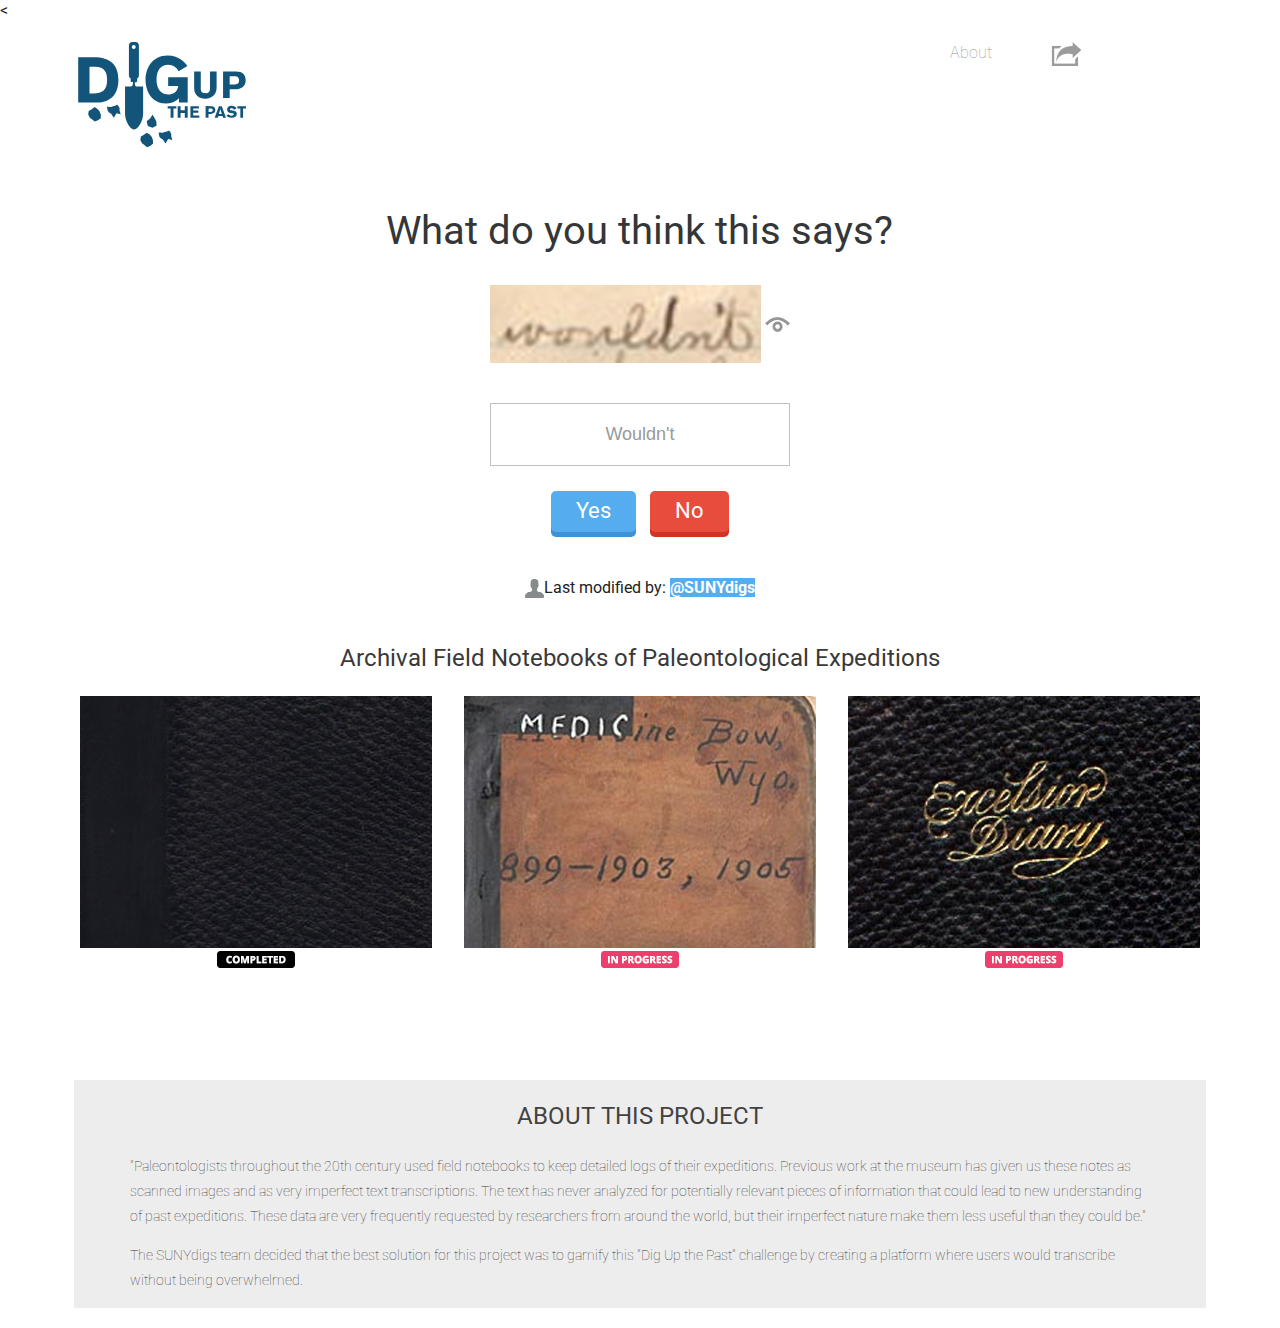
==== commit 210e3886: "Updated prior to nap" ====
--- a/UX/index.html
+++ b/UX/index.html
@@ -29,6 +29,8 @@
   }, 500);
 });
 </script>
+<
+
 </head>
 <body class="scrollable">
 <!--************************************************************************
@@ -52,7 +54,8 @@
       </ul>
     </nav>
     <h1 class="fluid mainHeading headingStyle">What do you think this says?</h1>
-    <div class="fluid parsedImg"><img src="parsed/parsed.jpg" alt=""/> <img src="images/see.png" alt=""/>
+    <div class="fluid parsedImg"><img src="parsed/parsed.jpg" alt=""/> <img src="images/see.png" alt=""/> 
+</a>
 <div id="form"> <form>
   <label>
     <input id="fname" type="text" placeholder="Wouldn't">
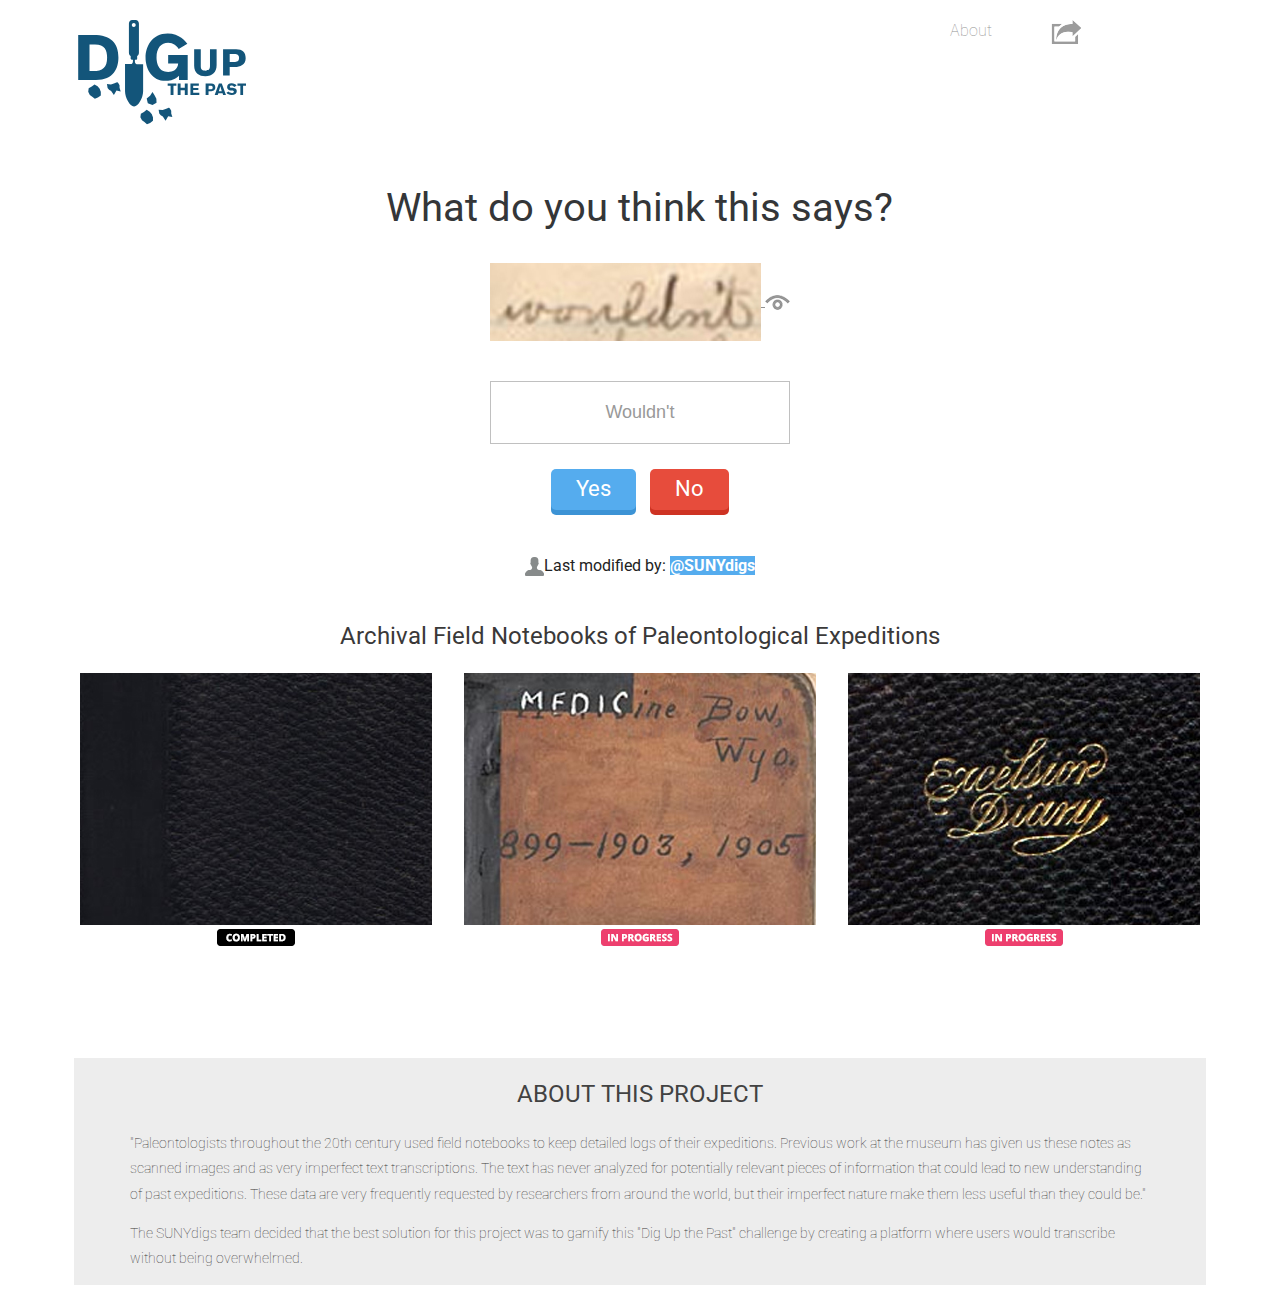
==== commit ed7963ef: "After attempted nap update" ====
--- a/UX/index.html
+++ b/UX/index.html
@@ -29,7 +29,7 @@
   }, 500);
 });
 </script>
-<
+
 
 </head>
 <body class="scrollable">
@@ -54,8 +54,10 @@
       </ul>
     </nav>
     <h1 class="fluid mainHeading headingStyle">What do you think this says?</h1>
-    <div class="fluid parsedImg"><img src="parsed/parsed.jpg" alt=""/> <img src="images/see.png" alt=""/> 
-</a>
+    <div class="fluid parsedImg">
+    <div class="leftBtn hide_mobile"><a href="#previous">Previous</a></div>
+    <div class="RightBtn hide_mobile"><a href="#next">Next</a></div>
+    <a href=""><img src="parsed/parsed.jpg" alt=""/> <img src="images/see.png" alt=""/> </a>
 <div id="form"> <form>
   <label>
     <input id="fname" type="text" placeholder="Wouldn't">
@@ -64,7 +66,7 @@
    <div id="buttons"><a href="#" class="btn blue">Yes</a>  <a href="#" class="btn red">No</a></div></form>
     <img src="images/user.png" alt=""/>Last modified by: <span class="babyblue"><strong>@SUNYdigs</strong></span><br/>
  </div>
-    
+   
     </div>
 
   </header>
@@ -104,7 +106,6 @@
       <p class="contentArea">"Paleontologists throughout the 20th century used field notebooks to keep detailed logs of their expeditions. Previous work at the museum has given us these notes as scanned images and as very imperfect text transcriptions. The text has never analyzed for potentially relevant pieces of information that could lead to new understanding of past expeditions. These data are very frequently requested by researchers from around the world, but their imperfect nature make them less useful than they could be."</p>
       <p class="contentArea">The SUNYdigs team decided that the best solution for this project was to gamify this "Dig Up the Past" challenge by creating a platform where users would transcribe without being overwhelmed.</p>
     </section>
-    <section class="fluid secondarySection hide_mobile"> </section>
   </article>
  
   <!--Footer ends here--> 
--- a/UX/css/digStyle.css
+++ b/UX/css/digStyle.css
@@ -520,3 +520,25 @@
 	background: #74d5df;
 }
 
+.leftBtn{
+	/*margin-left:1%;
+	display: inline-block;*/
+	
+	position: absolute;
+	
+	margin-top:50px;
+	
+	padding-left: 2.275%;
+	padding-right: 2.275%;
+	float: left;
+	
+}
+.RightBtn{
+	position: relative;
+	
+	margin-top:50px;
+	
+	padding-left: 2.275%;
+	padding-right: 2.275%;
+	float: right;
+}